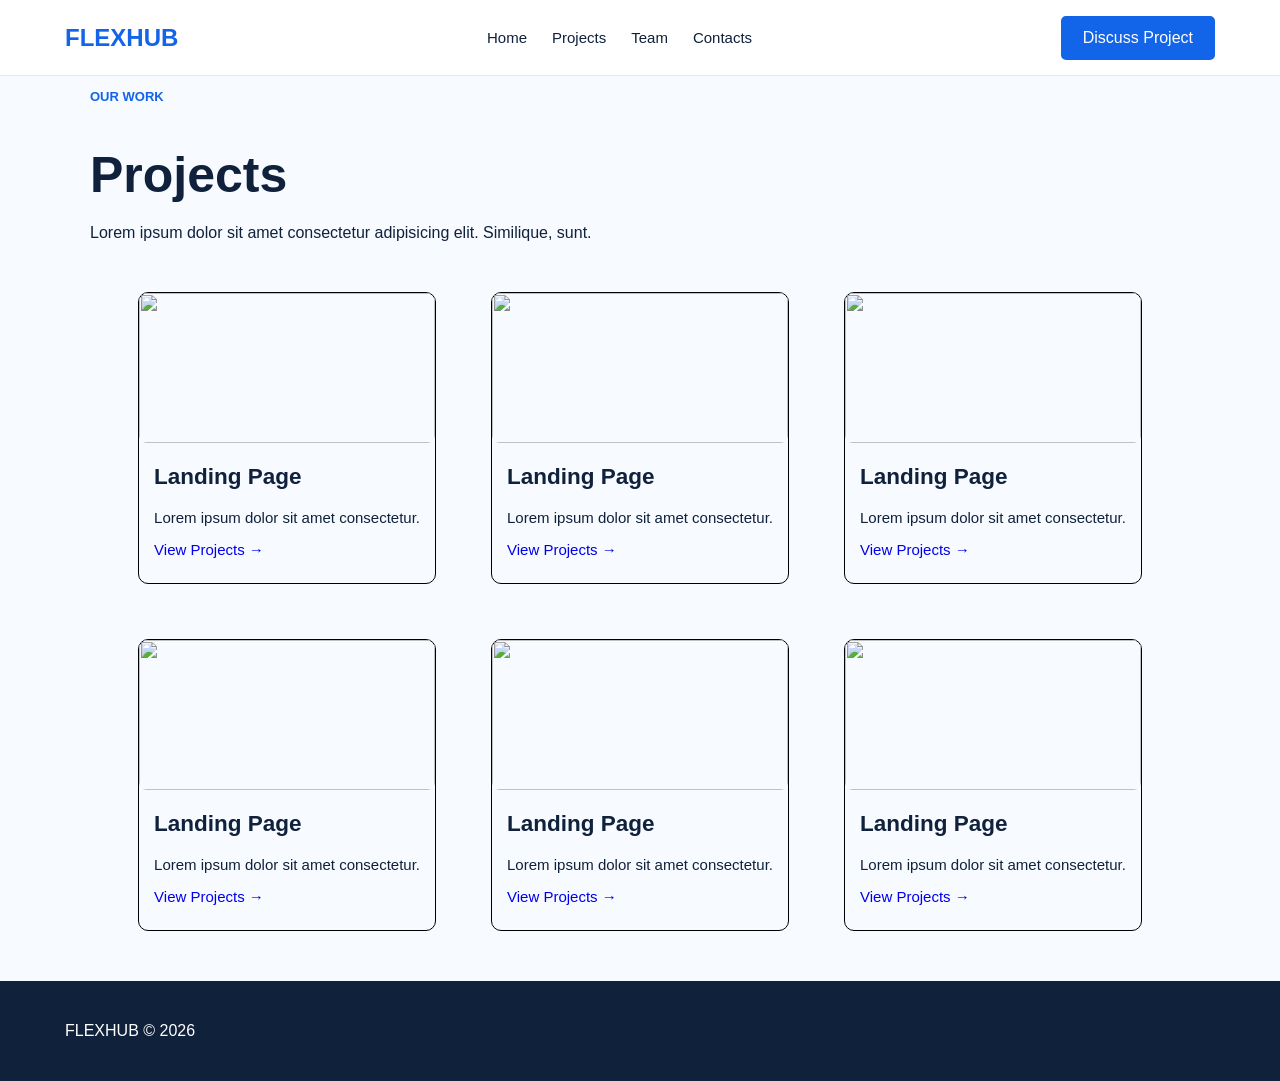
==== projects.html @ dad8bc48 "Add files via upload" ====
<!DOCTYPE html>
<html lang="en">
<head>
    <meta charset="UTF-8">
    <meta name="viewport" content="width=device-width, initial-scale=1.0">
    <title>FLEXHUB - Projects</title>
    <link rel="stylesheet" href="style.css">
</head>
<body>
    
    <header>
        <div class="container nav">
            <a href="index.html">
                <h2 class="logo">FLEXHUB</h2>
            </a>
            <nav>
                <a href="index.html">Home</a>
                <a href="projects.html">Projects</a>
                <a href="team.html">Team</a>
                <a href="contacts.html">Contacts</a>
            </nav>
            <a href="contacts.html" class="btn">Discuss Project</a>
        </div>
    </header>
<main>
    <section class="Page-title-container">
        
          <p class="small-title">OUR WORK</p>
          <h1>Projects</h1>
          <p>Lorem ipsum dolor sit amet consectetur adipisicing elit. Similique, sunt.</p>
      
    </section>

    <section class="Page-cards-container">
        <div class="cards">
          <div class="card"> 
            <div class="card-img">
                <img src="images/images (2).jfif">
            </div>
            <div class="card-items">
                <h2>Landing Page</h2>
                <p>Lorem ipsum dolor sit amet consectetur.</p>
                <a href="project.html">View Projects →</a>
            </div>
          </div>
          <div class="card"> 
            <div class="card-img">
                <img src="images/images (2).jfif">
            </div>
            <div class="card-items">
                <h2>Landing Page</h2>
                <p>Lorem ipsum dolor sit amet consectetur.</p>
                <a href="project.html">View Projects →</a>
            </div>
          </div>
          <div class="card"> 
            <div class="card-img">
                <img src="images/images (2).jfif">
            </div>
            <div class="card-items">
                <h2>Landing Page</h2>
                <p>Lorem ipsum dolor sit amet consectetur.</p>
                <a href="project.html">View Projects →</a>
            </div>
          </div>
          <div class="card"> 
            <div class="card-img">
                <img src="images/images (2).jfif">
            </div>
            <div class="card-items">
                <h2>Landing Page</h2>
                <p>Lorem ipsum dolor sit amet consectetur.</p>
                <a href="project.html">View Projects →</a>
            </div>
          </div>
          <div class="card"> 
            <div class="card-img">
                <img src="images/images (2).jfif">
            </div>
            <div class="card-items">
                <h2>Landing Page</h2>
                <p>Lorem ipsum dolor sit amet consectetur.</p>
                <a href="project.html">View Projects →</a>
            </div>
          </div>
          <div class="card"> 
            <div class="card-img">
                <img src="images/images (2).jfif">
            </div>
            <div class="card-items">
                <h2>Landing Page</h2>
                <p>Lorem ipsum dolor sit amet consectetur.</p>
                <a href="project.html">View Projects →</a>
            </div>
          </div>
        </div>

    </section>
</main>

    
<footer>
    <div class="container">
        <p>FLEXHUB © 2026</p>
    </div>
</footer>

</body>

</html>

</body>
</html>
---- style.css ----
body {
  font-family: Arial, sans-serif;
  background: #f7faff;
  color: #10213b;
  margin: 0;
  padding: 0;
}
.container {
  width: 90%;
  max-width: 1150px;
  margin: auto;
}
header {
  background-color: white;
  border-bottom: 1px solid #e5eaf2;
  position: sticky;
  top: 0;
  z-index: 1000;
}
.nav {
  min-height: 75px;
  display: flex;
  align-items: center;
  justify-content: space-between;
  gap: 30px;
}
.logo {
  color: #1264e8;
}
.container a {
  text-decoration: none;
}
nav {
  display: flex;
  gap: 25px;
  justify-content: center;
}
nav a {
  text-decoration: none;
  font-size: 15px;
  color: #10213b;
}
nav a:hover {
  color: #1264e8;
}

.btn {
  padding: 11px 20px;
  background: #1264e8;
  border-radius: 5px;
  color: white;
  text-decoration: none;
  border: 2px solid #1264e8;
}
.btn:hover {
  background: #0d51bd;
}
.btnsecond {
  background: white;
  color: #1264e8;
  border: 2px solid #1264e8;
  padding: 11px 20px;
  border-radius: 5px;
}

.hero {
  display: flex;
  align-items: center;
  justify-content: space-between;
  gap: 60px;
  padding-top: 60px;
  padding-bottom: 60px;
}
.hero-text {
  flex: 1 1 50%;
}
.hero-text .small-title {
  color: #1264e8;
  font-size: 13px;
  font-weight: bold;
  margin-bottom: 10px;
}

h1 {
  font-size: 50px;
  margin-bottom: 20px;
}
.hero-text p {
  max-width: 500px;
  color: #64748b;
  margin-bottom: 25px;
}
.buttons {
  display: flex;
  flex-wrap: wrap;
  gap: 15px;
}
.hero-card img {
  border-radius: 20px;
  width: 98%;
  flex: 1 1 88%;
}
.advantages {
  display: flex;
  flex-wrap: wrap;
  gap: 20px;
}
.advantage {
  flex: 1 1 200px;
  background: white;
  padding: 25px;
  border-radius: 12px;
  border: 1px solid #e5eaf2;
}
.advantage span {
  font-size: 28px;
}
.advantage h3 {
  margin: 10px 0;
}

.advantage p {
  color: #64748b;
}
.process {
  padding-top: 80px;
  padding-bottom: 80px;
}
.steps {
  display: flex;
  flex-wrap: wrap;
  justify-content: center;
  align-items: center;
  gap: 20px;
}
.step {
  display: flex;
  flex-direction: column;
  justify-content: center;
  align-items: center;
  border: 1px solid black;
  padding: 25px;
  border-radius: 8px;
  width: 200px;
}

.step div {
  display: flex;
  align-items: center;
  justify-content: center;
  border: 2px solid #1264e8;
  border-radius: 50%;
  width: 55px;
  height: 55px;
  color: #1264e8;
  font-weight: bold;
}

  .step p {
  color: #64748b;
}
footer {
  background: #10213b;
  color: white;
  padding: 25px 0;
}
.small-title {
  color: #1264e8;
  font-size: 13px;
  font-weight: bold;
  margin-bottom: 10px;
}
.card img{
   width: 100%;
   height: 150px;
   border-radius: 8px;
}
.cards{
  display: flex;
  flex-wrap: wrap;
  justify-content: center;
  gap: 55px;
  margin-top: 50px;
  margin-bottom: 50px;
  font-size: 15px;
  align-items: center;
}
.card{
  border-radius: 10px;
  border: 1px solid black;
  height: 280px;
  padding-bottom: 10px;
}

.card-img {

  padding: 0;
  object-fit: cover;
  text-align: center;
}

.card-items {
  padding: 15px;
  padding-top: 0;
}
.card a{
  text-decoration: none;
}
.Page-title-container{
  margin-left: 90px;
  margin-right: 90px;
}
.Page-cards-container{
  margin-left: 90px;
  margin-right: 90px;
}
@media (max-width: 767px) {
  .container {
    flex-direction: column;
  }
  .btn {
    font-size: 14px;
  }
  header {
    position: relative;
  }
}
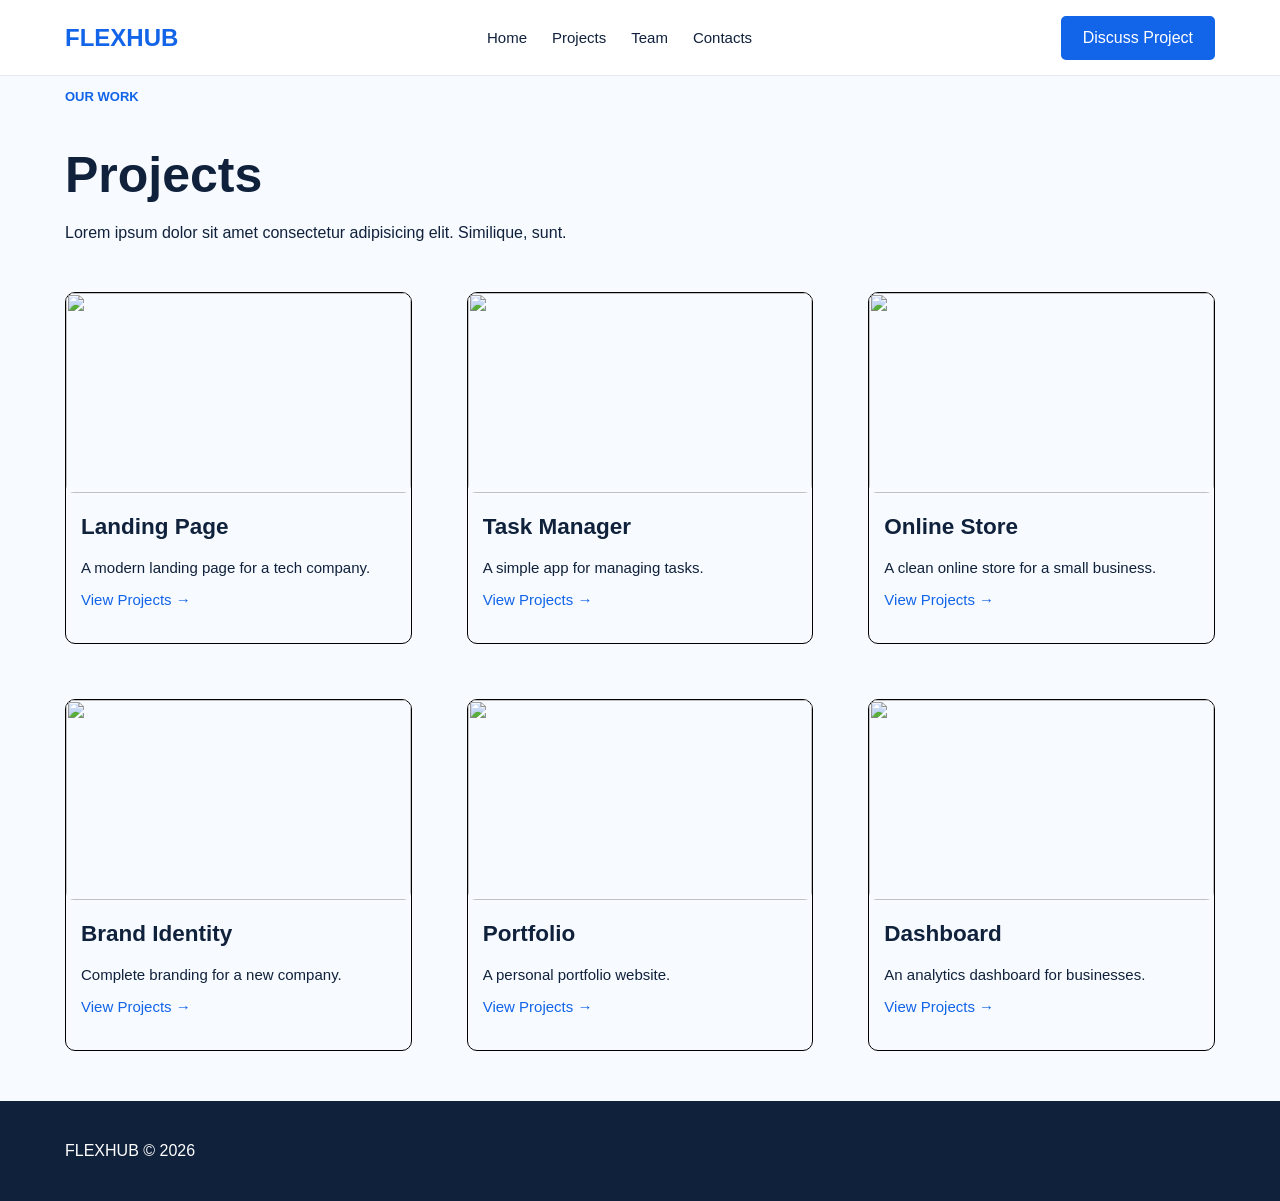
==== commit be8f8620: "Update projects.html" ====
--- a/projects.html
+++ b/projects.html
@@ -35,61 +35,61 @@
         <div class="cards">
           <div class="card"> 
             <div class="card-img">
-                <img src="images/images (2).jfif">
+                <img src="landingpage.jpg">
             </div>
             <div class="card-items">
                 <h2>Landing Page</h2>
-                <p>Lorem ipsum dolor sit amet consectetur.</p>
+                <p>A modern landing page for a tech company.</p>
                 <a href="project.html">View Projects →</a>
             </div>
           </div>
           <div class="card"> 
             <div class="card-img">
-                <img src="images/images (2).jfif">
+                <img src="task-manager-vector-design-concept.jpg">
             </div>
             <div class="card-items">
-                <h2>Landing Page</h2>
-                <p>Lorem ipsum dolor sit amet consectetur.</p>
+                <h2>Task Manager</h2>
+                <p>A simple app for managing tasks.</p>
                 <a href="project.html">View Projects →</a>
             </div>
           </div>
           <div class="card"> 
             <div class="card-img">
-                <img src="images/images (2).jfif">
+                <img src="how-to-start-an-online-store-featured-RZhG3Q.tmp_.jpeg">
             </div>
             <div class="card-items">
-                <h2>Landing Page</h2>
-                <p>Lorem ipsum dolor sit amet consectetur.</p>
+                <h2>Online Store</h2>
+                <p>A clean online store for a small business.</p>
                 <a href="project.html">View Projects →</a>
             </div>
           </div>
           <div class="card"> 
             <div class="card-img">
-                <img src="images/images (2).jfif">
+                <img src="brand.jfif">
             </div>
             <div class="card-items">
-                <h2>Landing Page</h2>
-                <p>Lorem ipsum dolor sit amet consectetur.</p>
+                <h2>Brand Identity</h2>
+                <p>Complete branding for a new company.</p>
                 <a href="project.html">View Projects →</a>
             </div>
           </div>
           <div class="card"> 
             <div class="card-img">
-                <img src="images/images (2).jfif">
+                <img src="portfolio.png">
             </div>
             <div class="card-items">
-                <h2>Landing Page</h2>
-                <p>Lorem ipsum dolor sit amet consectetur.</p>
+                <h2>Portfolio</h2>
+                <p>A personal portfolio website.</p>
                 <a href="project.html">View Projects →</a>
             </div>
           </div>
           <div class="card"> 
             <div class="card-img">
-                <img src="images/images (2).jfif">
+                <img src="Dashboard.jfif">
             </div>
             <div class="card-items">
-                <h2>Landing Page</h2>
-                <p>Lorem ipsum dolor sit amet consectetur.</p>
+                <h2>Dashboard</h2>
+                <p>An analytics dashboard for businesses.</p>
                 <a href="project.html">View Projects →</a>
             </div>
           </div>
@@ -110,4 +110,4 @@
 </html>
 
 </body>
-</html>+</html>
--- a/style.css
+++ b/style.css
@@ -1,227 +1,407 @@
 body {
-  font-family: Arial, sans-serif;
-  background: #f7faff;
-  color: #10213b;
-  margin: 0;
-  padding: 0;
-}
+    font-family: Arial, sans-serif;
+    background: #f7faff;
+    color: #10213b;
+    margin: 0;
+    padding: 0;
+}
+
 .container {
-  width: 90%;
-  max-width: 1150px;
-  margin: auto;
-}
+    width: 90%;
+    max-width: 1150px;
+    margin: auto;
+}
+
 header {
-  background-color: white;
-  border-bottom: 1px solid #e5eaf2;
-  position: sticky;
-  top: 0;
-  z-index: 1000;
-}
+    background-color: white;
+    border-bottom: 1px solid #e5eaf2;
+    position: sticky;
+    top: 0;
+    z-index: 1000;
+}
+
 .nav {
-  min-height: 75px;
-  display: flex;
-  align-items: center;
-  justify-content: space-between;
-  gap: 30px;
-}
+    min-height: 75px;
+    display: flex;
+    align-items: center;
+    justify-content: space-between;
+    gap: 30px;
+}
+
 .logo {
-  color: #1264e8;
-}
+    color: #1264e8;
+}
+
 .container a {
-  text-decoration: none;
-}
+    text-decoration: none;
+}
+
 nav {
-  display: flex;
-  gap: 25px;
-  justify-content: center;
-}
+    display: flex;
+    gap: 25px;
+    justify-content: center;
+}
+
 nav a {
-  text-decoration: none;
-  font-size: 15px;
-  color: #10213b;
-}
+    text-decoration: none;
+    font-size: 15px;
+    color: #10213b;
+}
+
 nav a:hover {
-  color: #1264e8;
+    color: #1264e8;
 }
 
 .btn {
-  padding: 11px 20px;
-  background: #1264e8;
-  border-radius: 5px;
-  color: white;
-  text-decoration: none;
-  border: 2px solid #1264e8;
-}
+    padding: 11px 20px;
+    background: #1264e8;
+    border-radius: 5px;
+    color: white;
+    text-decoration: none;
+    border: 2px solid #1264e8;
+}
+
 .btn:hover {
-  background: #0d51bd;
-}
+    background: #0d51bd;
+}
+
 .btnsecond {
-  background: white;
-  color: #1264e8;
-  border: 2px solid #1264e8;
-  padding: 11px 20px;
-  border-radius: 5px;
+    background: white;
+    color: #1264e8;
+    border: 2px solid #1264e8;
+    padding: 11px 20px;
+    border-radius: 5px;
 }
 
 .hero {
-  display: flex;
-  align-items: center;
-  justify-content: space-between;
-  gap: 60px;
-  padding-top: 60px;
-  padding-bottom: 60px;
-}
+    display: flex;
+    align-items: center;
+    justify-content: space-between;
+    gap: 60px;
+    padding-top: 60px;
+    padding-bottom: 60px;
+}
+
 .hero-text {
-  flex: 1 1 50%;
-}
+    flex: 1 1 50%;
+}
+
 .hero-text .small-title {
-  color: #1264e8;
-  font-size: 13px;
-  font-weight: bold;
-  margin-bottom: 10px;
+    color: #1264e8;
+    font-size: 13px;
+    font-weight: bold;
+    margin-bottom: 10px;
 }
 
 h1 {
-  font-size: 50px;
-  margin-bottom: 20px;
-}
+    font-size: 50px;
+    margin-bottom: 20px;
+}
+
 .hero-text p {
-  max-width: 500px;
-  color: #64748b;
-  margin-bottom: 25px;
-}
+    max-width: 500px;
+    color: #64748b;
+    margin-bottom: 25px;
+}
+
 .buttons {
-  display: flex;
-  flex-wrap: wrap;
-  gap: 15px;
-}
+    display: flex;
+    flex-wrap: wrap;
+    gap: 15px;
+}
+
 .hero-card img {
-  border-radius: 20px;
-  width: 98%;
-  flex: 1 1 88%;
-}
+    border-radius: 20px;
+    width: 98%;
+    flex: 1 1 88%;
+}
+
 .advantages {
-  display: flex;
-  flex-wrap: wrap;
-  gap: 20px;
-}
+    display: flex;
+    flex-wrap: wrap;
+    gap: 20px;
+}
+
 .advantage {
-  flex: 1 1 200px;
-  background: white;
-  padding: 25px;
-  border-radius: 12px;
-  border: 1px solid #e5eaf2;
-}
+    flex: 1 1 200px;
+    background: white;
+    padding: 25px;
+    border-radius: 12px;
+    border: 1px solid #e5eaf2;
+}
+
 .advantage span {
-  font-size: 28px;
-}
+    font-size: 28px;
+}
+
 .advantage h3 {
-  margin: 10px 0;
+    margin: 10px 0;
 }
 
 .advantage p {
-  color: #64748b;
-}
+    color: #64748b;
+}
+
 .process {
-  padding-top: 80px;
-  padding-bottom: 80px;
-}
+    padding-top: 80px;
+    padding-bottom: 80px;
+}
+
 .steps {
-  display: flex;
-  flex-wrap: wrap;
-  justify-content: center;
-  align-items: center;
-  gap: 20px;
-}
+    display: flex;
+    flex-wrap: wrap;
+    justify-content: center;
+    align-items: center;
+    gap: 20px;
+}
+
 .step {
-  display: flex;
-  flex-direction: column;
-  justify-content: center;
-  align-items: center;
-  border: 1px solid black;
-  padding: 25px;
-  border-radius: 8px;
-  width: 200px;
+    display: flex;
+    flex-direction: column;
+    justify-content: center;
+    align-items: center;
+    border: 1px solid black;
+    padding: 25px;
+    border-radius: 8px;
+    width: 200px;
 }
 
 .step div {
-  display: flex;
-  align-items: center;
-  justify-content: center;
-  border: 2px solid #1264e8;
-  border-radius: 50%;
-  width: 55px;
-  height: 55px;
-  color: #1264e8;
-  font-weight: bold;
-}
-
-  .step p {
-  color: #64748b;
-}
+    display: flex;
+    align-items: center;
+    justify-content: center;
+    border: 2px solid #1264e8;
+    border-radius: 50%;
+    width: 55px;
+    height: 55px;
+    color: #1264e8;
+    font-weight: bold;
+}
+
+.step p {
+    color: #64748b;
+}
+
 footer {
-  background: #10213b;
-  color: white;
-  padding: 25px 0;
-}
+    background: #10213b;
+    color: white;
+    padding: 25px 0;
+}
+
 .small-title {
-  color: #1264e8;
-  font-size: 13px;
-  font-weight: bold;
-  margin-bottom: 10px;
-}
-.card img{
-   width: 100%;
-   height: 150px;
-   border-radius: 8px;
-}
-.cards{
-  display: flex;
-  flex-wrap: wrap;
-  justify-content: center;
-  gap: 55px;
-  margin-top: 50px;
-  margin-bottom: 50px;
-  font-size: 15px;
-  align-items: center;
-}
-.card{
-  border-radius: 10px;
-  border: 1px solid black;
-  height: 280px;
-  padding-bottom: 10px;
+    color: #1264e8;
+    font-size: 13px;
+    font-weight: bold;
+    margin-bottom: 10px;
+}
+
+.card img {
+    width: 100%;
+    height: 200px;
+    border-radius: 8px;
+}
+
+.cards {
+    display: flex;
+    flex-wrap: wrap;
+    justify-content: center;
+    gap: 55px;
+    margin-top: 50px;
+    margin-bottom: 50px;
+    font-size: 15px;
+    align-items: center;
+}
+
+.card {
+    border-radius: 10px;
+    border: 1px solid black;
+    height: 340px;
+    flex: 1 1 250px;
+    padding-bottom: 10px;
 }
 
 .card-img {
 
-  padding: 0;
-  object-fit: cover;
-  text-align: center;
+    padding: 0;
+    object-fit: cover;
+    text-align: center;
 }
 
 .card-items {
-  padding: 15px;
-  padding-top: 0;
-}
-.card a{
-  text-decoration: none;
-}
-.Page-title-container{
-  margin-left: 90px;
-  margin-right: 90px;
-}
-.Page-cards-container{
-  margin-left: 90px;
-  margin-right: 90px;
-}
+    padding: 15px;
+    padding-top: 0;
+}
+
+.card a {
+    text-decoration: none;
+    color: #1264e8;
+}
+
+.Page-title-container {
+    width: 90%;
+    max-width: 1150px;
+    margin: auto;
+}
+
+.Page-cards-container {
+    width: 90%;
+    max-width: 1150px;
+    margin: auto;
+}
+
+.team {
+    display: flex;
+    flex-wrap: wrap;
+    gap: 25px;
+    padding-bottom: 80px;
+}
+
+.person {
+    width: 70px;
+    height: 70px;
+    display: flex;
+    align-items: center;
+    justify-content: center;
+    background-color: #aecdff;
+    color: #1264e8;
+    border-radius: 50%;
+    font-size: 25px;
+    font-weight: bold;
+}
+
+.member p {
+    color: #1264e8;
+}
+
+.member {
+    flex: 1 1 300px;
+    background-color: white;
+    padding: 25px;
+    border-radius: 15px;
+    border: 1px solid #e5eaf2;
+}
+
+.contact {
+    display: flex;
+    gap: 50px;
+    padding-bottom: 80px;
+}
+
+.contact-info {
+    flex: 1 1 40%;
+}
+
+.contact-info p {
+    margin: 20px 0;
+    color: rgb(104, 104, 104);
+}
+
+.form {
+    flex: 1 1 50%;
+    background-color: white;
+    padding: 30px;
+    border-radius: 15px;
+    border: 1px solid #e5eaf2;
+    display: flex;
+    flex-direction: column;
+    gap: 10px;
+}
+input,textarea{
+    width: 100%;
+    padding: 13px;
+    border: 1px solid #d7deea;
+    border-radius: 7px;
+    font-family: Arial, Helvetica, sans-serif;
+}
+textarea{
+    min-height: 130px;
+}
+button{
+    padding: 13px;
+    background-color: #1264e8;
+    color: white;
+    border: none;
+    border-radius: 7px;
+    cursor: pointer;
+}
+
+.project-hero{
+    display: flex;
+     padding-top: 70px;
+    padding-bottom: 70px;
+    align-items: center;
+    gap: 50px;
+}
+.project-info{
+    flex: 1 1 50%;
+}
+.project-info p{
+    color: #64748b;
+    margin-bottom: 20px;
+}
+.tags{
+    display: flex;
+    flex-wrap: wrap;
+    gap: 10px;
+    margin: 15px 0 25px;
+}
+.tags span{
+    background-color: #e8f1ff;
+    color: #1264e8;
+    padding: 7px 12px;
+    border-radius: 6px;
+}
+.big-project{
+    flex: 1 1 40%;
+    min-height: 310px;
+    background-color: #e8f1ff;
+    border-radius: 20px;
+    display: flex;
+    flex-direction: column;
+    justify-content: center;
+    padding: 50px;
+
+}
+.big-project h2{
+    color: #1264e8;
+    margin: 20px 0;
+    font-size: 40px;
+}
+.big-project p{
+    color: #64748b;
+    margin: 5px 0;
+}
+.about-project {
+    display: flex;
+    gap: 40px;
+    padding-bottom: 80px;
+}
+.about-project div{
+    flex: 1 1 50%;
+}
+.about-project p {
+    color: #64748b;
+}
+.features {
+    background-color: white;
+    padding: 30px;
+    border-radius: 15px;
+}
+.features p{
+   margin: 8px 0;
+}
+
+
 @media (max-width: 767px) {
-  .container {
-    flex-direction: column;
-  }
-  .btn {
-    font-size: 14px;
-  }
-  header {
-    position: relative;
-  }
-}
+    .container {
+        flex-direction: column;
+    }
+
+    .btn {
+        font-size: 14px;
+    }
+
+    header {
+        position: relative;
+    }
+}
